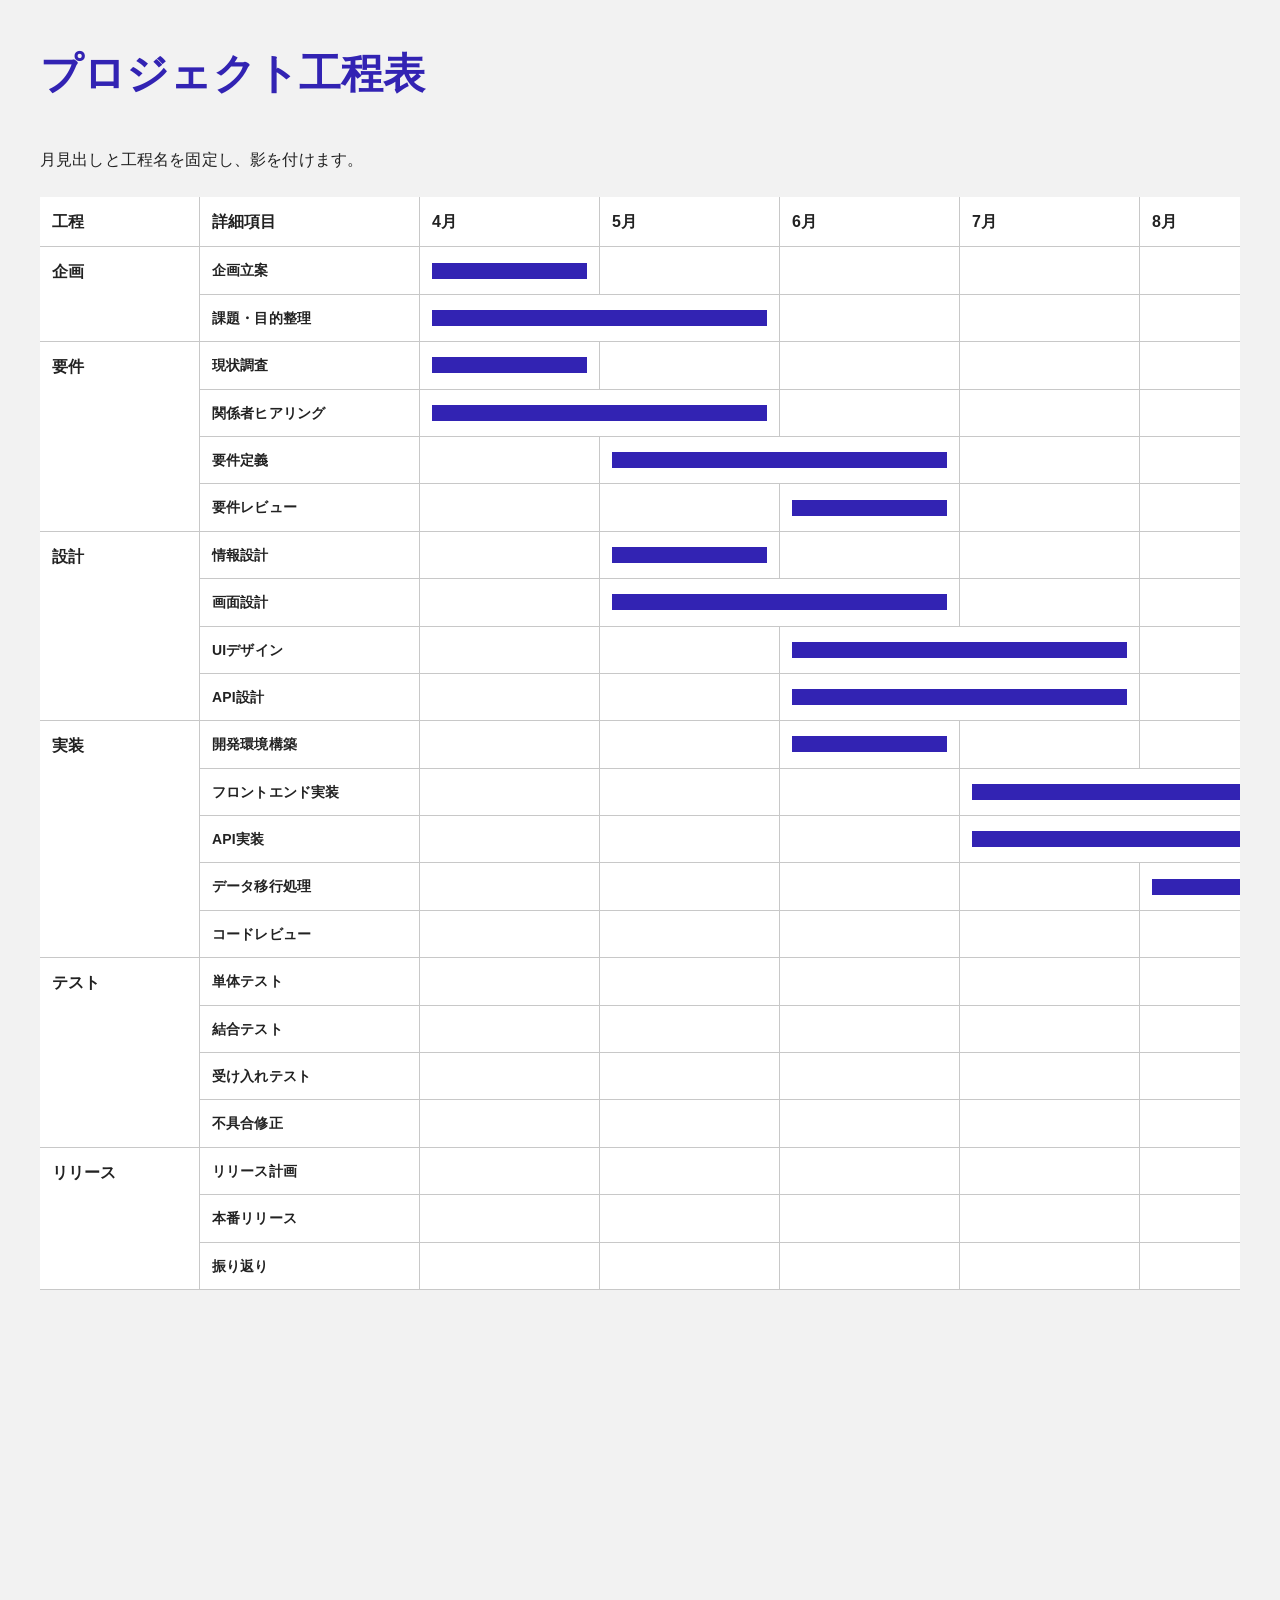
==== 02/index.html @ 07475dec "デモ 02 作成" ====
<!doctype html>
<html lang="ja">
  <head>
    <meta charset="UTF-8" />
    <meta name="viewport" content="width=device-width, initial-scale=1" />
    <title>縦横にスクロールする工程表</title>
    <link rel="stylesheet" href="../common/css/base.css" />
    <link rel="stylesheet" href="css/style.css" />
  </head>
  <body>
    <main>
      <h1>プロジェクト工程表</h1>
      <p class="lead-text">月見出しと工程名を固定し、影を付けます。</p>

      <div class="table-scroll">
        <table>
          <thead>
            <tr>
              <th scope="col"><span>工程</span></th>
              <th scope="col"><span>詳細項目</span></th>
              <th scope="col"><span>4月</span></th>
              <th scope="col"><span>5月</span></th>
              <th scope="col"><span>6月</span></th>
              <th scope="col"><span>7月</span></th>
              <th scope="col"><span>8月</span></th>
              <th scope="col"><span>9月</span></th>
              <th scope="col"><span>10月</span></th>
            </tr>
          </thead>
          <tbody>
            <tr>
              <th scope="rowgroup" rowspan="2"><span>企画</span></th>
              <th scope="row"><span>企画立案</span></th>
              <td><span class="bar"></span></td>
              <td></td><td></td><td></td><td></td><td></td><td></td>
            </tr>
            <tr>
              <th scope="row"><span>課題・目的整理</span></th>
              <td colspan="2"><span class="bar"></span></td>
              <td></td><td></td><td></td><td></td><td></td>
            </tr>
          </tbody>
          <tbody>
            <tr>
              <th scope="rowgroup" rowspan="4"><span>要件</span></th>
              <th scope="row"><span>現状調査</span></th>
              <td><span class="bar"></span></td>
              <td></td><td></td><td></td><td></td><td></td><td></td>
            </tr>
            <tr>
              <th scope="row"><span>関係者ヒアリング</span></th>
              <td colspan="2"><span class="bar"></span></td>
              <td></td><td></td><td></td><td></td><td></td>
            </tr>
            <tr>
              <th scope="row"><span>要件定義</span></th>
              <td></td>
              <td colspan="2"><span class="bar"></span></td>
              <td></td><td></td><td></td><td></td>
            </tr>
            <tr>
              <th scope="row"><span>要件レビュー</span></th>
              <td></td><td></td>
              <td><span class="bar"></span></td>
              <td></td><td></td><td></td><td></td>
            </tr>
          </tbody>
          <tbody>
            <tr>
              <th scope="rowgroup" rowspan="4"><span>設計</span></th>
              <th scope="row"><span>情報設計</span></th>
              <td></td>
              <td><span class="bar"></span></td>
              <td></td><td></td><td></td><td></td><td></td>
            </tr>
            <tr>
              <th scope="row"><span>画面設計</span></th>
              <td></td>
              <td colspan="2"><span class="bar"></span></td>
              <td></td><td></td><td></td><td></td>
            </tr>
            <tr>
              <th scope="row"><span>UIデザイン</span></th>
              <td></td><td></td>
              <td colspan="2"><span class="bar"></span></td>
              <td></td><td></td><td></td>
            </tr>
            <tr>
              <th scope="row"><span>API設計</span></th>
              <td></td><td></td>
              <td colspan="2"><span class="bar"></span></td>
              <td></td><td></td><td></td>
            </tr>
          </tbody>
          <tbody>
            <tr>
              <th scope="rowgroup" rowspan="5"><span>実装</span></th>
              <th scope="row"><span>開発環境構築</span></th>
              <td></td><td></td>
              <td><span class="bar"></span></td>
              <td></td><td></td><td></td><td></td>
            </tr>
            <tr>
              <th scope="row"><span>フロントエンド実装</span></th>
              <td></td><td></td><td></td>
              <td colspan="2"><span class="bar"></span></td>
              <td></td><td></td>
            </tr>
            <tr>
              <th scope="row"><span>API実装</span></th>
              <td></td><td></td><td></td>
              <td colspan="3"><span class="bar"></span></td>
              <td></td>
            </tr>
            <tr>
              <th scope="row"><span>データ移行処理</span></th>
              <td></td><td></td><td></td><td></td>
              <td colspan="2"><span class="bar"></span></td>
              <td></td>
            </tr>
            <tr>
              <th scope="row"><span>コードレビュー</span></th>
              <td></td><td></td><td></td><td></td><td></td>
              <td><span class="bar"></span></td>
              <td></td>
            </tr>
          </tbody>
          <tbody>
            <tr>
              <th scope="rowgroup" rowspan="4"><span>テスト</span></th>
              <th scope="row"><span>単体テスト</span></th>
              <td></td><td></td><td></td><td></td><td></td>
              <td><span class="bar"></span></td>
              <td></td>
            </tr>
            <tr>
              <th scope="row"><span>結合テスト</span></th>
              <td></td><td></td><td></td><td></td><td></td>
              <td colspan="2"><span class="bar"></span></td>
            </tr>
            <tr>
              <th scope="row"><span>受け入れテスト</span></th>
              <td></td><td></td><td></td><td></td><td></td><td></td>
              <td><span class="bar"></span></td>
            </tr>
            <tr>
              <th scope="row"><span>不具合修正</span></th>
              <td></td><td></td><td></td><td></td><td></td><td></td>
              <td><span class="bar"></span></td>
            </tr>
          </tbody>
          <tbody>
            <tr>
              <th scope="rowgroup" rowspan="3"><span>リリース</span></th>
              <th scope="row"><span>リリース計画</span></th>
              <td></td><td></td><td></td><td></td><td></td>
              <td colspan="2"><span class="bar"></span></td>
            </tr>
            <tr>
              <th scope="row"><span>本番リリース</span></th>
              <td></td><td></td><td></td><td></td><td></td><td></td>
              <td><span class="bar"></span></td>
            </tr>
            <tr>
              <th scope="row"><span>振り返り</span></th>
              <td></td><td></td><td></td><td></td><td></td><td></td>
              <td><span class="bar"></span></td>
            </tr>
          </tbody>
        </table>
      </div>
    </main>
  </body>
</html>
---- common/css/base.css ----
:root {
  --color-background: #f2f2f2;
  --color-surface: #fff;
  --color-text: #222;
  --color-border: #c8c8c8;
  --color-heading: #3223b3;
  --z-index-sticky-row: 1;
  --z-index-sticky-corner: 2;
}

* {
  margin: 0;
  padding: 0;
}

body {
  font-size: 16px;
  font-family: "Helvetica Neue",
    Arial,
    "Hiragino Kaku Gothic ProN",
    "Hiragino Sans",
    "Noto Sans JP",
    sans-serif;
  line-height: 1.6;
  letter-spacing: 0.01em;
  background-color: var(--color-background);
  color: var(--color-text);
}
---- 02/css/style.css ----
main {
  max-width: 1200px;
  margin-inline: auto;
  padding: 40px 40px 80vh;

  h1 {
    margin-bottom: 40px;
    color: var(--color-heading);
    font-size: 42px;
  }

  .lead-text {
    margin-bottom: 24px;
  }

  .table-scroll {
    /* 横方向だけスクロールさせる */
    overflow: auto clip;

    table {
      width: max-content;
      border-collapse: separate;
      border-spacing: 0;
      table-layout: fixed;

      th,
      td {
        box-sizing: border-box;
        width: 180px;
        padding: 12px;
        border-right: 1px solid var(--color-border);
        border-bottom: 1px solid var(--color-border);
        background: var(--color-surface);
        text-align: left;
      }

      th {
        padding: 0;

        > span {
          --shadow-top: 0 0 0 transparent;
          --shadow-edge: 0 0 0 transparent;
          display: block;
          padding: 12px;
          box-shadow: var(--shadow-top), var(--shadow-edge);
        }

        &:first-child {
          width: 160px;
        }

        &:nth-child(2) {
          width: 220px;
        }
      }

      thead {
        th {
          position: sticky;
          top: 0;
          z-index: 2;
          container-type: scroll-state;
          container-name: sticky-top;

          &:first-child {
            left: 0;
            z-index: 5;
            container-name: sticky-top sticky-left;
          }

          &:nth-child(2) {
            left: 160px;
            z-index: 4;
            container-name: sticky-top sticky-left;
          }
        }
      }

      tbody {
        th[scope="rowgroup"] {
          position: sticky;
          left: 0;
          z-index: 2;
          container-type: scroll-state;
          container-name: sticky-left;
          vertical-align: top;
        }

        th[scope="row"] {
          position: sticky;
          left: 160px;
          z-index: 1;
          container-type: scroll-state;
          container-name: sticky-left;

          > span {
            font-size: 14px;
            clip-path: inset(0 -12px 0 0);
          }
        }

        tr:hover {
          > th[scope="row"],
          > td {
            background-color: color-mix(in srgb, var(--color-heading) 8%, white);
          }
        }

        &:has(tr:hover) > tr:first-child > th[scope="rowgroup"] {
          background-color: color-mix(in srgb, var(--color-heading) 8%, white);
        }
      }

      .bar {
        display: block;
        height: 16px;
        background: var(--color-heading);
      }

      @container sticky-top scroll-state(stuck: top) {
        thead th > span {
          --shadow-top: 0 6px 6px #0004;
        }
      }

      @container sticky-left scroll-state(stuck: left) {
        thead th:nth-child(2) > span,
        tbody th[scope="row"] > span {
          --shadow-edge: 6px 0 6px #0004;
        }
      }
    }
  }
}
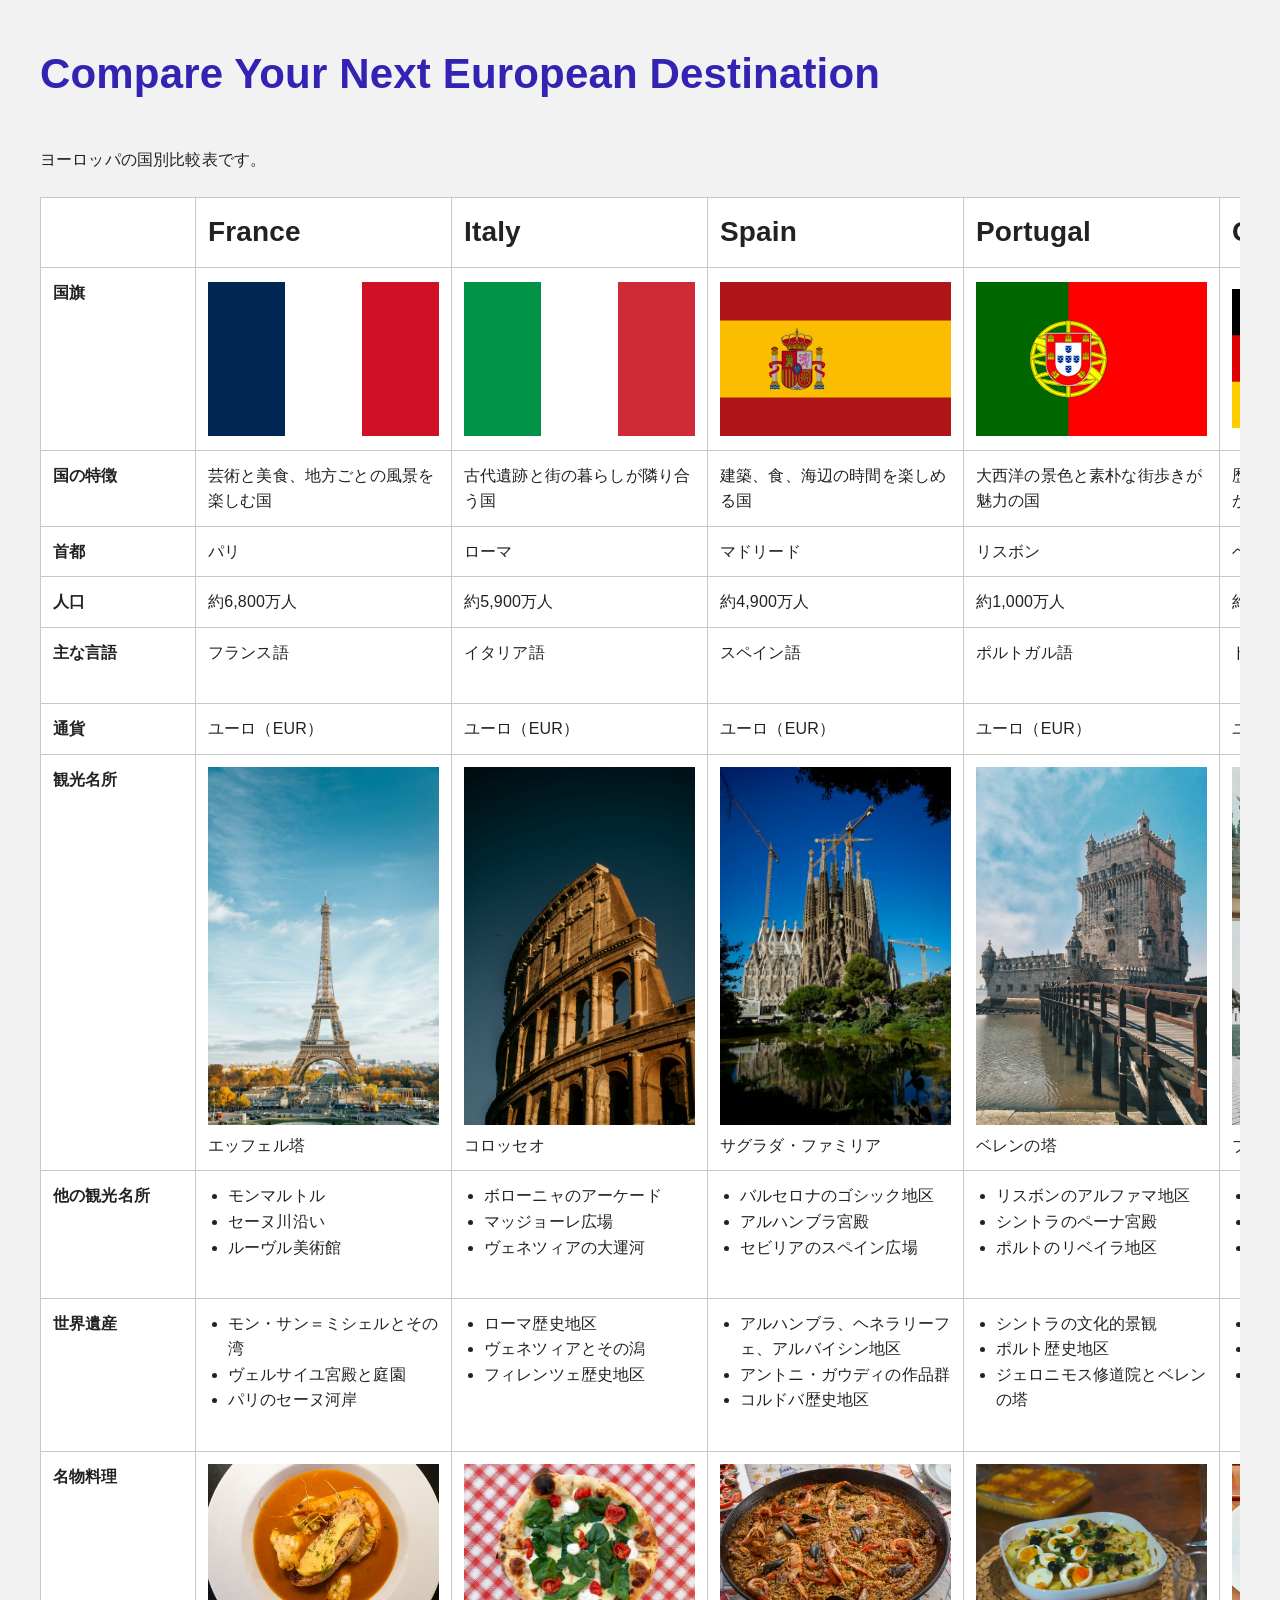
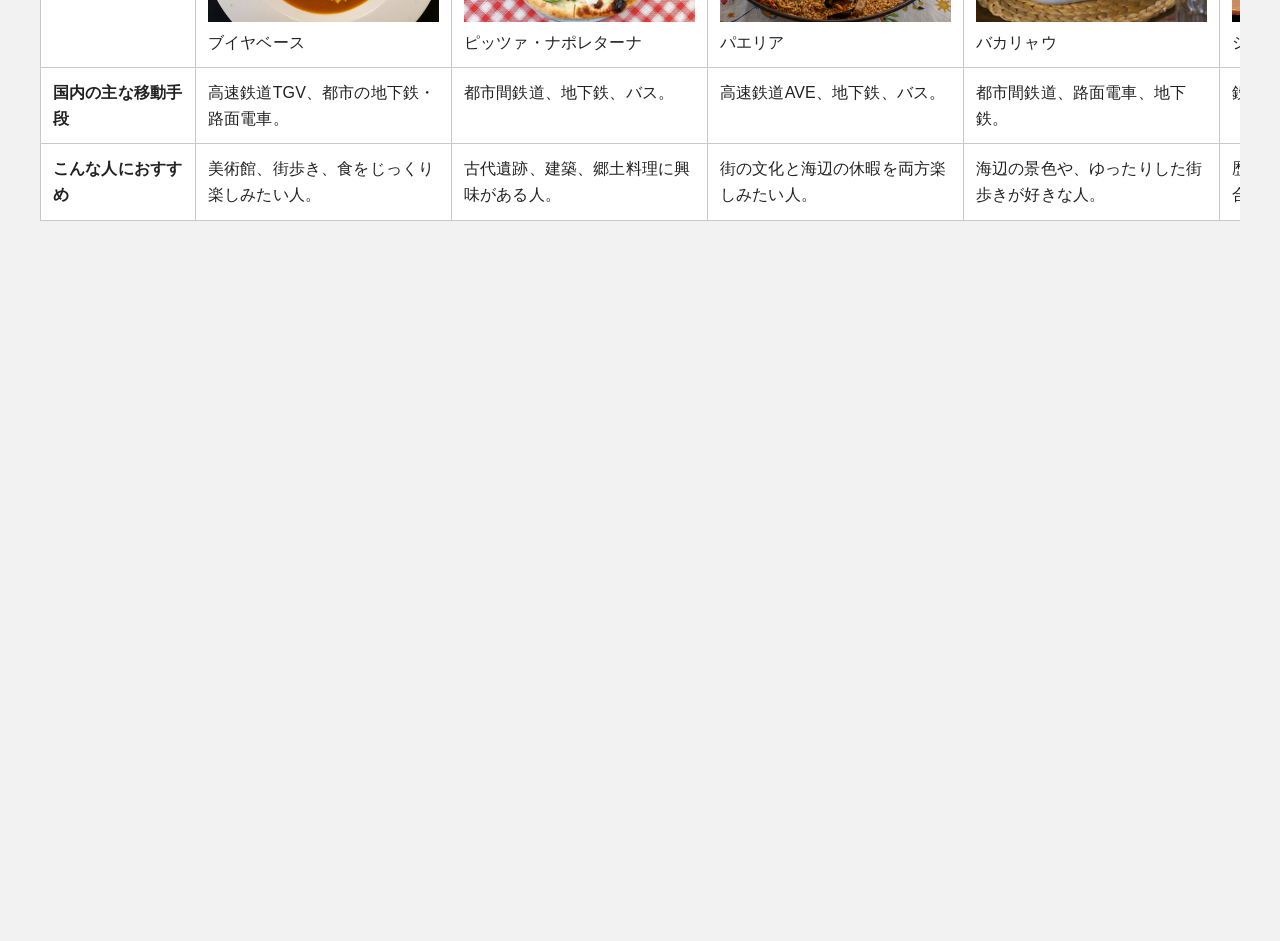
==== commit 8e5d74a7: "デモ 01 02 入れ替え" ====
--- a/02/index.html
+++ b/02/index.html
@@ -3,169 +3,165 @@
   <head>
     <meta charset="UTF-8" />
     <meta name="viewport" content="width=device-width, initial-scale=1" />
-    <title>縦横にスクロールする工程表</title>
+    <title>demo - European Country Comparison</title>
     <link rel="stylesheet" href="../common/css/base.css" />
     <link rel="stylesheet" href="css/style.css" />
   </head>
   <body>
     <main>
-      <h1>プロジェクト工程表</h1>
-      <p class="lead-text">月見出しと工程名を固定し、影を付けます。</p>
+      <h1>Compare Your Next European Destination</h1>
+      <p class="lead-text">
+        ヨーロッパの国別比較表です。
+      </p>
 
       <div class="table-scroll">
         <table>
           <thead>
             <tr>
-              <th scope="col"><span>工程</span></th>
-              <th scope="col"><span>詳細項目</span></th>
-              <th scope="col"><span>4月</span></th>
-              <th scope="col"><span>5月</span></th>
-              <th scope="col"><span>6月</span></th>
-              <th scope="col"><span>7月</span></th>
-              <th scope="col"><span>8月</span></th>
-              <th scope="col"><span>9月</span></th>
-              <th scope="col"><span>10月</span></th>
+              <th scope="col"></th>
+              <th scope="col">France</th>
+              <th scope="col">Italy</th>
+              <th scope="col">Spain</th>
+              <th scope="col">Portugal</th>
+              <th scope="col">Germany</th>
+              <th scope="col">Switzerland</th>
+              <th scope="col">Greece</th>
+              <th scope="col">Netherlands</th>
             </tr>
           </thead>
           <tbody>
-            <tr>
-              <th scope="rowgroup" rowspan="2"><span>企画</span></th>
-              <th scope="row"><span>企画立案</span></th>
-              <td><span class="bar"></span></td>
-              <td></td><td></td><td></td><td></td><td></td><td></td>
-            </tr>
-            <tr>
-              <th scope="row"><span>課題・目的整理</span></th>
-              <td colspan="2"><span class="bar"></span></td>
-              <td></td><td></td><td></td><td></td><td></td>
-            </tr>
-          </tbody>
-          <tbody>
-            <tr>
-              <th scope="rowgroup" rowspan="4"><span>要件</span></th>
-              <th scope="row"><span>現状調査</span></th>
-              <td><span class="bar"></span></td>
-              <td></td><td></td><td></td><td></td><td></td><td></td>
-            </tr>
-            <tr>
-              <th scope="row"><span>関係者ヒアリング</span></th>
-              <td colspan="2"><span class="bar"></span></td>
-              <td></td><td></td><td></td><td></td><td></td>
-            </tr>
-            <tr>
-              <th scope="row"><span>要件定義</span></th>
-              <td></td>
-              <td colspan="2"><span class="bar"></span></td>
-              <td></td><td></td><td></td><td></td>
-            </tr>
-            <tr>
-              <th scope="row"><span>要件レビュー</span></th>
-              <td></td><td></td>
-              <td><span class="bar"></span></td>
-              <td></td><td></td><td></td><td></td>
-            </tr>
-          </tbody>
-          <tbody>
-            <tr>
-              <th scope="rowgroup" rowspan="4"><span>設計</span></th>
-              <th scope="row"><span>情報設計</span></th>
-              <td></td>
-              <td><span class="bar"></span></td>
-              <td></td><td></td><td></td><td></td><td></td>
-            </tr>
-            <tr>
-              <th scope="row"><span>画面設計</span></th>
-              <td></td>
-              <td colspan="2"><span class="bar"></span></td>
-              <td></td><td></td><td></td><td></td>
-            </tr>
-            <tr>
-              <th scope="row"><span>UIデザイン</span></th>
-              <td></td><td></td>
-              <td colspan="2"><span class="bar"></span></td>
-              <td></td><td></td><td></td>
-            </tr>
-            <tr>
-              <th scope="row"><span>API設計</span></th>
-              <td></td><td></td>
-              <td colspan="2"><span class="bar"></span></td>
-              <td></td><td></td><td></td>
-            </tr>
-          </tbody>
-          <tbody>
-            <tr>
-              <th scope="rowgroup" rowspan="5"><span>実装</span></th>
-              <th scope="row"><span>開発環境構築</span></th>
-              <td></td><td></td>
-              <td><span class="bar"></span></td>
-              <td></td><td></td><td></td><td></td>
-            </tr>
-            <tr>
-              <th scope="row"><span>フロントエンド実装</span></th>
-              <td></td><td></td><td></td>
-              <td colspan="2"><span class="bar"></span></td>
-              <td></td><td></td>
-            </tr>
-            <tr>
-              <th scope="row"><span>API実装</span></th>
-              <td></td><td></td><td></td>
-              <td colspan="3"><span class="bar"></span></td>
-              <td></td>
-            </tr>
-            <tr>
-              <th scope="row"><span>データ移行処理</span></th>
-              <td></td><td></td><td></td><td></td>
-              <td colspan="2"><span class="bar"></span></td>
-              <td></td>
-            </tr>
-            <tr>
-              <th scope="row"><span>コードレビュー</span></th>
-              <td></td><td></td><td></td><td></td><td></td>
-              <td><span class="bar"></span></td>
-              <td></td>
-            </tr>
-          </tbody>
-          <tbody>
-            <tr>
-              <th scope="rowgroup" rowspan="4"><span>テスト</span></th>
-              <th scope="row"><span>単体テスト</span></th>
-              <td></td><td></td><td></td><td></td><td></td>
-              <td><span class="bar"></span></td>
-              <td></td>
-            </tr>
-            <tr>
-              <th scope="row"><span>結合テスト</span></th>
-              <td></td><td></td><td></td><td></td><td></td>
-              <td colspan="2"><span class="bar"></span></td>
-            </tr>
-            <tr>
-              <th scope="row"><span>受け入れテスト</span></th>
-              <td></td><td></td><td></td><td></td><td></td><td></td>
-              <td><span class="bar"></span></td>
-            </tr>
-            <tr>
-              <th scope="row"><span>不具合修正</span></th>
-              <td></td><td></td><td></td><td></td><td></td><td></td>
-              <td><span class="bar"></span></td>
-            </tr>
-          </tbody>
-          <tbody>
-            <tr>
-              <th scope="rowgroup" rowspan="3"><span>リリース</span></th>
-              <th scope="row"><span>リリース計画</span></th>
-              <td></td><td></td><td></td><td></td><td></td>
-              <td colspan="2"><span class="bar"></span></td>
-            </tr>
-            <tr>
-              <th scope="row"><span>本番リリース</span></th>
-              <td></td><td></td><td></td><td></td><td></td><td></td>
-              <td><span class="bar"></span></td>
-            </tr>
-            <tr>
-              <th scope="row"><span>振り返り</span></th>
-              <td></td><td></td><td></td><td></td><td></td><td></td>
-              <td><span class="bar"></span></td>
-            </tr>
+          <tr class="flag-row">
+            <th scope="row">国旗</th>
+            <td><img src="images/france/flag.svg" alt="フランスの国旗" width="60" height="40" /></td>
+            <td><img src="images/italy/flag.svg" alt="イタリアの国旗" width="60" height="40" /></td>
+            <td><img src="images/spain/flag.svg" alt="スペインの国旗" width="60" height="40" /></td>
+            <td><img src="images/portugal/flag.svg" alt="ポルトガルの国旗" width="60" height="40" /></td>
+            <td><img src="images/germany/flag.svg" alt="ドイツの国旗" width="60" height="40" /></td>
+            <td><img src="images/switzerland/flag.svg" alt="スイスの国旗" width="60" height="40" /></td>
+            <td><img src="images/greece/flag.svg" alt="ギリシャの国旗" width="60" height="40" /></td>
+            <td><img src="images/netherlands/flag.svg" alt="オランダの国旗" width="60" height="40" /></td>
+          </tr>
+          <tr>
+            <th scope="row">国の特徴</th>
+            <td><p>芸術と美食、地方ごとの風景を楽しむ国</p></td>
+              <td><p>古代遺跡と街の暮らしが隣り合う国</p></td>
+              <td><p>建築、食、海辺の時間を楽しめる国</p></td>
+              <td><p>大西洋の景色と素朴な街歩きが魅力の国</p></td>
+              <td><p>歴史ある街と森や川の風景が広がる国</p></td>
+              <td><p>アルプスの山岳風景と鉄道旅を楽しむ国</p></td>
+              <td><p>遺跡と島々、地中海の食を味わう国</p></td>
+              <td><p>運河と自転車のある街を巡る国</p></td>
+          </tr>
+          <tr>
+            <th scope="row">首都</th>
+            <td><p>パリ</p></td>
+              <td><p>ローマ</p></td>
+              <td><p>マドリード</p></td>
+              <td><p>リスボン</p></td>
+              <td><p>ベルリン</p></td>
+              <td><p>ベルン</p></td>
+              <td><p>アテネ</p></td>
+              <td><p>アムステルダム</p></td>
+          </tr>
+          <tr>
+            <th scope="row">人口</th>
+            <td><p>約6,800万人</p></td>
+              <td><p>約5,900万人</p></td>
+              <td><p>約4,900万人</p></td>
+              <td><p>約1,000万人</p></td>
+              <td><p>約8,400万人</p></td>
+              <td><p>約900万人</p></td>
+              <td><p>約1,000万人</p></td>
+              <td><p>約1,800万人</p></td>
+          </tr>
+          <tr>
+            <th scope="row">主な言語</th>
+            <td><p>フランス語</p></td>
+              <td><p>イタリア語</p></td>
+              <td><p>スペイン語</p></td>
+              <td><p>ポルトガル語</p></td>
+              <td><p>ドイツ語</p></td>
+              <td><p>ドイツ語・フランス語・イタリア語・ロマンシュ語</p></td>
+              <td><p>ギリシャ語</p></td>
+              <td><p>オランダ語</p></td>
+          </tr>
+          <tr>
+            <th scope="row">通貨</th>
+            <td><p>ユーロ（EUR）</p></td>
+              <td><p>ユーロ（EUR）</p></td>
+              <td><p>ユーロ（EUR）</p></td>
+              <td><p>ユーロ（EUR）</p></td>
+              <td><p>ユーロ（EUR）</p></td>
+              <td><p>スイスフラン（CHF）</p></td>
+              <td><p>ユーロ（EUR）</p></td>
+              <td><p>ユーロ（EUR）</p></td>
+          </tr>
+          <tr class="attraction-row">
+            <th scope="row">観光名所</th>
+            <td><figure><img src="images/france/attraction-1.avif" alt="パリのエッフェル塔" width="320" height="213" loading="lazy" /><figcaption>エッフェル塔</figcaption></figure></td>
+              <td><figure><img src="images/italy/attraction-1.avif" alt="ローマのコロッセオ" width="320" height="213" loading="lazy" /><figcaption>コロッセオ</figcaption></figure></td>
+              <td><figure><img src="images/spain/attraction-1.avif" alt="バルセロナのサグラダ・ファミリア" width="320" height="213" loading="lazy" /><figcaption>サグラダ・ファミリア</figcaption></figure></td>
+              <td><figure><img src="images/portugal/attraction-1.avif" alt="リスボンのベレンの塔" width="320" height="213" loading="lazy" /><figcaption>ベレンの塔</figcaption></figure></td>
+              <td><figure><img src="images/germany/attraction-1.avif" alt="ベルリンのブランデンブルク門" width="320" height="213" loading="lazy" /><figcaption>ブランデンブルク門</figcaption></figure></td>
+              <td><figure><img src="images/switzerland/attraction-1.avif" alt="マッターホルン" width="320" height="213" loading="lazy" /><figcaption>マッターホルン</figcaption></figure></td>
+              <td><figure><img src="images/greece/attraction-1.avif" alt="アテネのアクロポリス" width="320" height="213" loading="lazy" /><figcaption>アクロポリス</figcaption></figure></td>
+              <td><figure><img src="images/netherlands/attraction-1.avif" alt="アムステルダムの運河" width="320" height="213" loading="lazy" /><figcaption>アムステルダム運河</figcaption></figure></td>
+          </tr>
+          <tr>
+            <th scope="row">他の観光名所</th>
+            <td><ul><li>モンマルトル</li><li>セーヌ川沿い</li><li>ルーヴル美術館</li></ul></td>
+              <td><ul><li>ボローニャのアーケード</li><li>マッジョーレ広場</li><li>ヴェネツィアの大運河</li></ul></td>
+              <td><ul><li>バルセロナのゴシック地区</li><li>アルハンブラ宮殿</li><li>セビリアのスペイン広場</li></ul></td>
+              <td><ul><li>リスボンのアルファマ地区</li><li>シントラのペーナ宮殿</li><li>ポルトのリベイラ地区</li></ul></td>
+              <td><ul><li>ベルリンのミッテ地区</li><li>博物館島</li><li>ベルリン大聖堂</li></ul></td>
+              <td><ul><li>ベルン旧市街</li><li>ルツェルンのカペル橋</li><li>ユングフラウ地方</li></ul></td>
+              <td><ul><li>アテネのプラカ地区</li><li>メテオラ</li><li>サマリア渓谷</li></ul></td>
+              <td><ul><li>アムステルダムのヨルダーン地区</li><li>アムステルダムの運河</li><li>アムステルダム国立美術館</li></ul></td>
+          </tr>
+          <tr>
+            <th scope="row">世界遺産</th>
+            <td><ul><li>モン・サン＝ミシェルとその湾</li><li>ヴェルサイユ宮殿と庭園</li><li>パリのセーヌ河岸</li></ul></td>
+              <td><ul><li>ローマ歴史地区</li><li>ヴェネツィアとその潟</li><li>フィレンツェ歴史地区</li></ul></td>
+              <td><ul><li>アルハンブラ、ヘネラリーフェ、アルバイシン地区</li><li>アントニ・ガウディの作品群</li><li>コルドバ歴史地区</li></ul></td>
+              <td><ul><li>シントラの文化的景観</li><li>ポルト歴史地区</li><li>ジェロニモス修道院とベレンの塔</li></ul></td>
+              <td><ul><li>ベルリンの博物館島</li><li>ケルン大聖堂</li><li>ポツダムとベルリンの宮殿群と公園群</li></ul></td>
+              <td><ul><li>ベルン旧市街</li><li>スイス・アルプスのユングフラウ＝アレッチュ</li><li>ラヴォー地区の葡萄畑テラス</li></ul></td>
+              <td><ul><li>アテネのアクロポリス</li><li>メテオラ</li><li>ロドス島の中世都市</li></ul></td>
+              <td><ul><li>アムステルダムの17世紀運河環状地区</li><li>キンデルダイク＝エルスハウトの風車網</li><li>スホクラントとその周辺</li></ul></td>
+          </tr>
+          <tr class="dish-row">
+            <th scope="row">名物料理</th>
+            <td><figure><img src="images/france/dish.avif" alt="南仏のブイヤベース" width="320" height="213" loading="lazy" /><figcaption>ブイヤベース</figcaption></figure></td>
+              <td><figure><img src="images/italy/dish.avif" alt="ナポリのピッツァ" width="320" height="213" loading="lazy" /><figcaption>ピッツァ・ナポレターナ</figcaption></figure></td>
+              <td><figure><img src="images/spain/dish.avif" alt="スペインのパエリア" width="320" height="213" loading="lazy" /><figcaption>パエリア</figcaption></figure></td>
+              <td><figure><img src="images/portugal/dish.avif" alt="ポルトガルのバカリャウ料理" width="320" height="213" loading="lazy" /><figcaption>バカリャウ</figcaption></figure></td>
+              <td><figure><img src="images/germany/dish.avif" alt="ドイツのシュニッツェル" width="320" height="213" loading="lazy" /><figcaption>シュニッツェル</figcaption></figure></td>
+              <td><figure><img src="images/switzerland/dish.avif" alt="スイスのチーズフォンデュ" width="320" height="213" loading="lazy" /><figcaption>チーズフォンデュ</figcaption></figure></td>
+              <td><figure><img src="images/greece/dish.avif" alt="ギリシャのギロ" width="320" height="213" loading="lazy" /><figcaption>ギロ</figcaption></figure></td>
+              <td><figure><img src="images/netherlands/dish.avif" alt="オランダのビターバレン" width="320" height="213" loading="lazy" /><figcaption>ビターバレン</figcaption></figure></td>
+          </tr>
+          <tr>
+            <th scope="row">国内の主な移動手段</th>
+            <td><p>高速鉄道TGV、都市の地下鉄・路面電車。</p></td>
+              <td><p>都市間鉄道、地下鉄、バス。</p></td>
+              <td><p>高速鉄道AVE、地下鉄、バス。</p></td>
+              <td><p>都市間鉄道、路面電車、地下鉄。</p></td>
+              <td><p>鉄道、都市交通、長距離バス。</p></td>
+              <td><p>鉄道・バス網、山岳鉄道、ロープウェイ。</p></td>
+              <td><p>都市間バス、鉄道、島へのフェリー。</p></td>
+              <td><p>鉄道、路面電車、バス、自転車。</p></td>
+          </tr>
+          <tr>
+            <th scope="row">こんな人におすすめ</th>
+            <td><p>美術館、街歩き、食をじっくり楽しみたい人。</p></td>
+              <td><p>古代遺跡、建築、郷土料理に興味がある人。</p></td>
+              <td><p>街の文化と海辺の休暇を両方楽しみたい人。</p></td>
+              <td><p>海辺の景色や、ゆったりした街歩きが好きな人。</p></td>
+              <td><p>歴史ある街、森、鉄道旅を組み合わせたい人。</p></td>
+              <td><p>山や湖の景色、ハイキングを楽しみたい人。</p></td>
+              <td><p>遺跡、島巡り、地中海の食を楽しみたい人。</p></td>
+              <td><p>運河沿いの街歩きや自転車旅が好きな人。</p></td>
+          </tr>
           </tbody>
         </table>
       </div>
--- a/02/css/style.css
+++ b/02/css/style.css
@@ -2,131 +2,117 @@
   max-width: 1200px;
   margin-inline: auto;
   padding: 40px 40px 80vh;
+}
 
-  h1 {
-    margin-bottom: 40px;
-    color: var(--color-heading);
-    font-size: 42px;
-  }
+h1 {
+  color: var(--color-heading);
+  font-size: 42px;
+  margin-bottom: 40px;
+}
 
-  .lead-text {
-    margin-bottom: 24px;
-  }
+.lead-text {
+  margin-bottom: 24px;
+}
 
-  .table-scroll {
-    /* 横方向だけスクロールさせる */
-    overflow: auto clip;
+.table-scroll {
+  /* 横方向だけスクロールさせる */
+  overflow: auto clip;
 
-    table {
-      width: max-content;
-      border-collapse: separate;
-      border-spacing: 0;
-      table-layout: fixed;
+  table {
+    border-collapse: separate;
+    border-spacing: 0;
+    table-layout: fixed;
+    width: max-content;
 
-      th,
-      td {
-        box-sizing: border-box;
-        width: 180px;
-        padding: 12px;
-        border-right: 1px solid var(--color-border);
-        border-bottom: 1px solid var(--color-border);
-        background: var(--color-surface);
-        text-align: left;
+    th,
+    td {
+      box-sizing: border-box;
+      min-width: 0;
+      width: 256px;
+      padding: 12px;
+      border: 0;
+      border-right: 1px solid var(--color-border);
+      border-bottom: 1px solid var(--color-border);
+      background-color: var(--color-surface);
+      text-align: left;
+      vertical-align: top;
+    }
+
+    th:first-child {
+      width: 156px;
+    }
+
+    thead {
+      /* 列見出しを上部に固定 */
+      position: sticky;
+      top: 0;
+      z-index: var(--z-index-sticky-corner);
+
+      th {
+        border-top: 1px solid var(--color-border);
+
+        &:first-child {
+          position: sticky;
+          left: 0;
+          z-index: var(--z-index-sticky-corner);
+          border-left: 1px solid var(--color-border);
+        }
+
+        &:not(:first-child) {
+          font-size: 28px;
+        }
+      }
+    }
+
+    tbody {
+      th {
+        /* 行見出しを左側に固定 */
+        position: sticky;
+        left: 0;
+        z-index: var(--z-index-sticky-row);
+        border-left: 1px solid var(--color-border);
+      }
+    }
+
+    .flag-row {
+      img {
+        display: block;
+        width: 100%;
+        height: 158px;
+        object-fit: contain;
+      }
+    }
+
+    .attraction-row {
+      img {
+        width: 100%;
+        height: 358px;
+        object-fit: cover;
+      }
+    }
+
+    .dish-row {
+      img {
+        width: 100%;
+        height: 158px;
+        object-fit: cover;
+      }
+    }
+
+    td {
+      ul {
+        padding-left: 1.25em;
       }
 
-      th {
-        padding: 0;
-
-        > span {
-          --shadow-top: 0 0 0 transparent;
-          --shadow-edge: 0 0 0 transparent;
+      figure {
+        img {
           display: block;
-          padding: 12px;
-          box-shadow: var(--shadow-top), var(--shadow-edge);
+          width: 100%;
+          height: auto;
         }
 
-        &:first-child {
-          width: 160px;
-        }
-
-        &:nth-child(2) {
-          width: 220px;
-        }
-      }
-
-      thead {
-        th {
-          position: sticky;
-          top: 0;
-          z-index: 2;
-          container-type: scroll-state;
-          container-name: sticky-top;
-
-          &:first-child {
-            left: 0;
-            z-index: 5;
-            container-name: sticky-top sticky-left;
-          }
-
-          &:nth-child(2) {
-            left: 160px;
-            z-index: 4;
-            container-name: sticky-top sticky-left;
-          }
-        }
-      }
-
-      tbody {
-        th[scope="rowgroup"] {
-          position: sticky;
-          left: 0;
-          z-index: 2;
-          container-type: scroll-state;
-          container-name: sticky-left;
-          vertical-align: top;
-        }
-
-        th[scope="row"] {
-          position: sticky;
-          left: 160px;
-          z-index: 1;
-          container-type: scroll-state;
-          container-name: sticky-left;
-
-          > span {
-            font-size: 14px;
-            clip-path: inset(0 -12px 0 0);
-          }
-        }
-
-        tr:hover {
-          > th[scope="row"],
-          > td {
-            background-color: color-mix(in srgb, var(--color-heading) 8%, white);
-          }
-        }
-
-        &:has(tr:hover) > tr:first-child > th[scope="rowgroup"] {
-          background-color: color-mix(in srgb, var(--color-heading) 8%, white);
-        }
-      }
-
-      .bar {
-        display: block;
-        height: 16px;
-        background: var(--color-heading);
-      }
-
-      @container sticky-top scroll-state(stuck: top) {
-        thead th > span {
-          --shadow-top: 0 6px 6px #0004;
-        }
-      }
-
-      @container sticky-left scroll-state(stuck: left) {
-        thead th:nth-child(2) > span,
-        tbody th[scope="row"] > span {
-          --shadow-edge: 6px 0 6px #0004;
+        figcaption {
+          margin-top: 8px;
         }
       }
     }
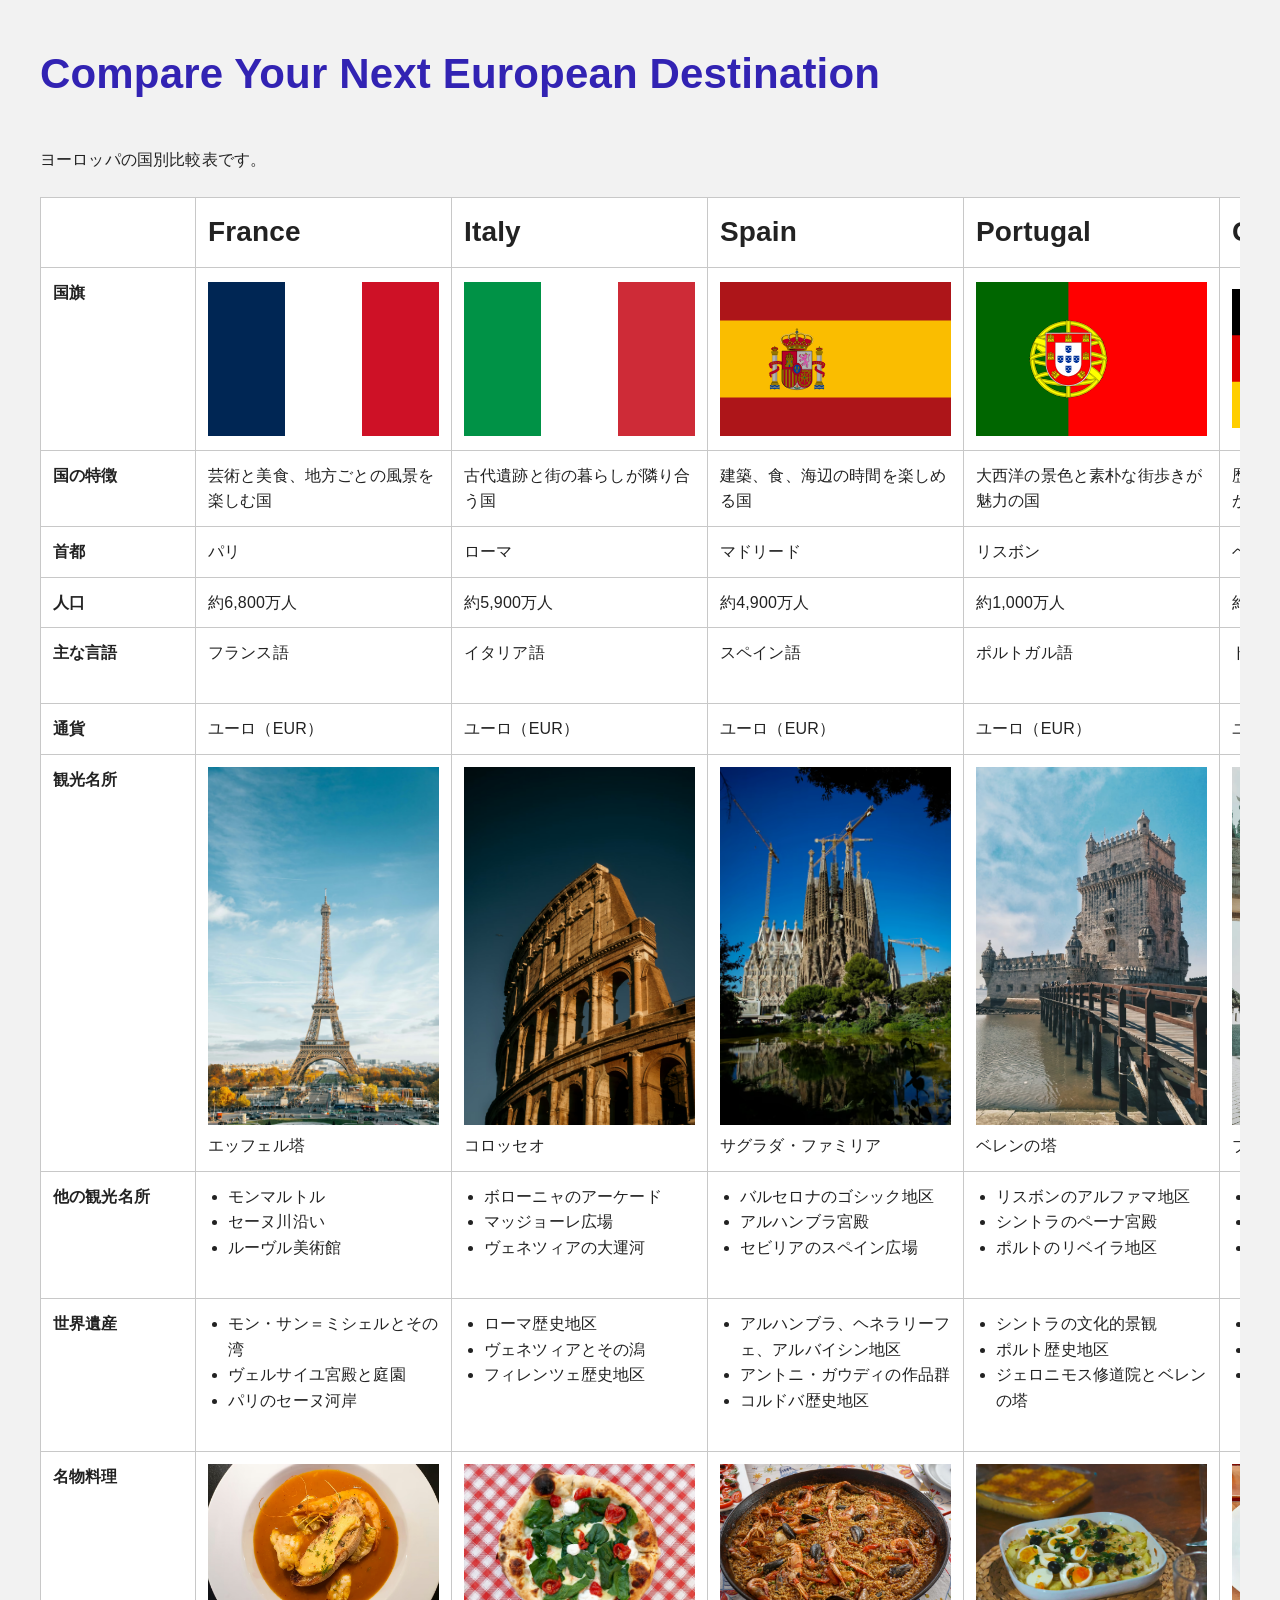
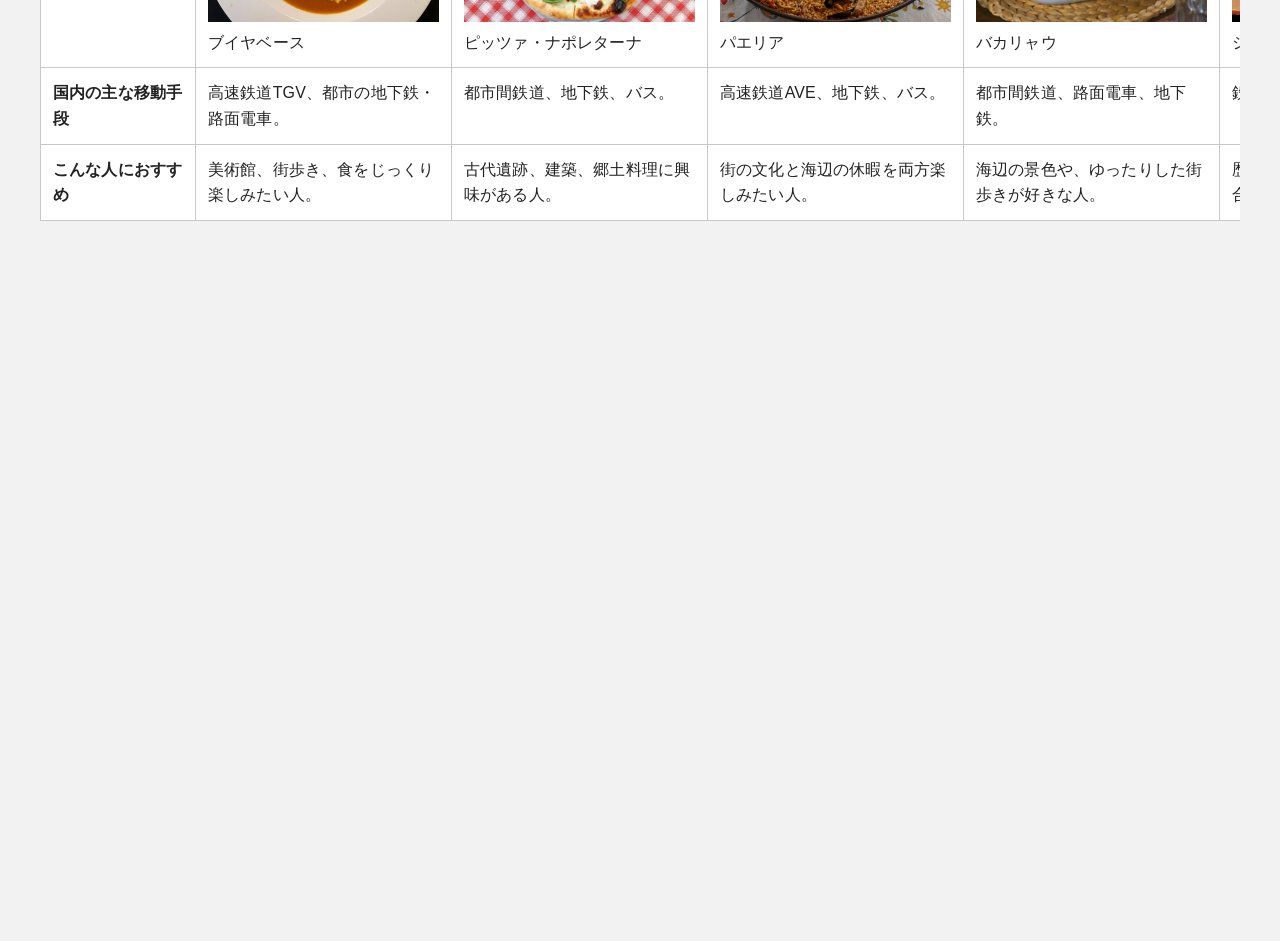
==== commit c2e9f156: "デモ更新" ====
--- a/02/index.html
+++ b/02/index.html
@@ -18,20 +18,60 @@
         <table>
           <thead>
             <tr>
-              <th scope="col"></th>
-              <th scope="col">France</th>
-              <th scope="col">Italy</th>
-              <th scope="col">Spain</th>
-              <th scope="col">Portugal</th>
-              <th scope="col">Germany</th>
-              <th scope="col">Switzerland</th>
-              <th scope="col">Greece</th>
-              <th scope="col">Netherlands</th>
+              <th scope="col"><span class="row-heading" aria-hidden="true"></span></th>
+              <th scope="col">
+                <span class="country-heading">
+                  <span class="country-flag"><span><img src="images/france/flag.svg" alt="" width="28" height="20" /></span></span>
+                  <span>France</span>
+                </span>
+              </th>
+              <th scope="col">
+                <span class="country-heading">
+                  <span class="country-flag"><span><img src="images/italy/flag.svg" alt="" width="28" height="20" /></span></span>
+                  <span>Italy</span>
+                </span>
+              </th>
+              <th scope="col">
+                <span class="country-heading">
+                  <span class="country-flag"><span><img src="images/spain/flag.svg" alt="" width="28" height="20" /></span></span>
+                  <span>Spain</span>
+                </span>
+              </th>
+              <th scope="col">
+                <span class="country-heading">
+                  <span class="country-flag"><span><img src="images/portugal/flag.svg" alt="" width="28" height="20" /></span></span>
+                  <span>Portugal</span>
+                </span>
+              </th>
+              <th scope="col">
+                <span class="country-heading">
+                  <span class="country-flag"><span><img src="images/germany/flag.svg" alt="" width="28" height="20" /></span></span>
+                  <span>Germany</span>
+                </span>
+              </th>
+              <th scope="col">
+                <span class="country-heading">
+                  <span class="country-flag"><span><img src="images/switzerland/flag.svg" alt="" width="28" height="20" /></span></span>
+                  <span>Switzerland</span>
+                </span>
+              </th>
+              <th scope="col">
+                <span class="country-heading">
+                  <span class="country-flag"><span><img src="images/greece/flag.svg" alt="" width="28" height="20" /></span></span>
+                  <span>Greece</span>
+                </span>
+              </th>
+              <th scope="col">
+                <span class="country-heading">
+                  <span class="country-flag"><span><img src="images/netherlands/flag.svg" alt="" width="28" height="20" /></span></span>
+                  <span>Netherlands</span>
+                </span>
+              </th>
             </tr>
           </thead>
           <tbody>
           <tr class="flag-row">
-            <th scope="row">国旗</th>
+            <th scope="row"><span class="row-heading">国旗</span></th>
             <td><img src="images/france/flag.svg" alt="フランスの国旗" width="60" height="40" /></td>
             <td><img src="images/italy/flag.svg" alt="イタリアの国旗" width="60" height="40" /></td>
             <td><img src="images/spain/flag.svg" alt="スペインの国旗" width="60" height="40" /></td>
@@ -42,7 +82,7 @@
             <td><img src="images/netherlands/flag.svg" alt="オランダの国旗" width="60" height="40" /></td>
           </tr>
           <tr>
-            <th scope="row">国の特徴</th>
+            <th scope="row"><span class="row-heading">国の特徴</span></th>
             <td><p>芸術と美食、地方ごとの風景を楽しむ国</p></td>
               <td><p>古代遺跡と街の暮らしが隣り合う国</p></td>
               <td><p>建築、食、海辺の時間を楽しめる国</p></td>
@@ -53,7 +93,7 @@
               <td><p>運河と自転車のある街を巡る国</p></td>
           </tr>
           <tr>
-            <th scope="row">首都</th>
+            <th scope="row"><span class="row-heading">首都</span></th>
             <td><p>パリ</p></td>
               <td><p>ローマ</p></td>
               <td><p>マドリード</p></td>
@@ -64,7 +104,7 @@
               <td><p>アムステルダム</p></td>
           </tr>
           <tr>
-            <th scope="row">人口</th>
+            <th scope="row"><span class="row-heading">人口</span></th>
             <td><p>約6,800万人</p></td>
               <td><p>約5,900万人</p></td>
               <td><p>約4,900万人</p></td>
@@ -75,7 +115,7 @@
               <td><p>約1,800万人</p></td>
           </tr>
           <tr>
-            <th scope="row">主な言語</th>
+            <th scope="row"><span class="row-heading">主な言語</span></th>
             <td><p>フランス語</p></td>
               <td><p>イタリア語</p></td>
               <td><p>スペイン語</p></td>
@@ -86,7 +126,7 @@
               <td><p>オランダ語</p></td>
           </tr>
           <tr>
-            <th scope="row">通貨</th>
+            <th scope="row"><span class="row-heading">通貨</span></th>
             <td><p>ユーロ（EUR）</p></td>
               <td><p>ユーロ（EUR）</p></td>
               <td><p>ユーロ（EUR）</p></td>
@@ -97,7 +137,7 @@
               <td><p>ユーロ（EUR）</p></td>
           </tr>
           <tr class="attraction-row">
-            <th scope="row">観光名所</th>
+            <th scope="row"><span class="row-heading">観光名所</span></th>
             <td><figure><img src="images/france/attraction-1.avif" alt="パリのエッフェル塔" width="320" height="213" loading="lazy" /><figcaption>エッフェル塔</figcaption></figure></td>
               <td><figure><img src="images/italy/attraction-1.avif" alt="ローマのコロッセオ" width="320" height="213" loading="lazy" /><figcaption>コロッセオ</figcaption></figure></td>
               <td><figure><img src="images/spain/attraction-1.avif" alt="バルセロナのサグラダ・ファミリア" width="320" height="213" loading="lazy" /><figcaption>サグラダ・ファミリア</figcaption></figure></td>
@@ -108,7 +148,7 @@
               <td><figure><img src="images/netherlands/attraction-1.avif" alt="アムステルダムの運河" width="320" height="213" loading="lazy" /><figcaption>アムステルダム運河</figcaption></figure></td>
           </tr>
           <tr>
-            <th scope="row">他の観光名所</th>
+            <th scope="row"><span class="row-heading">他の観光名所</span></th>
             <td><ul><li>モンマルトル</li><li>セーヌ川沿い</li><li>ルーヴル美術館</li></ul></td>
               <td><ul><li>ボローニャのアーケード</li><li>マッジョーレ広場</li><li>ヴェネツィアの大運河</li></ul></td>
               <td><ul><li>バルセロナのゴシック地区</li><li>アルハンブラ宮殿</li><li>セビリアのスペイン広場</li></ul></td>
@@ -119,7 +159,7 @@
               <td><ul><li>アムステルダムのヨルダーン地区</li><li>アムステルダムの運河</li><li>アムステルダム国立美術館</li></ul></td>
           </tr>
           <tr>
-            <th scope="row">世界遺産</th>
+            <th scope="row"><span class="row-heading">世界遺産</span></th>
             <td><ul><li>モン・サン＝ミシェルとその湾</li><li>ヴェルサイユ宮殿と庭園</li><li>パリのセーヌ河岸</li></ul></td>
               <td><ul><li>ローマ歴史地区</li><li>ヴェネツィアとその潟</li><li>フィレンツェ歴史地区</li></ul></td>
               <td><ul><li>アルハンブラ、ヘネラリーフェ、アルバイシン地区</li><li>アントニ・ガウディの作品群</li><li>コルドバ歴史地区</li></ul></td>
@@ -130,7 +170,7 @@
               <td><ul><li>アムステルダムの17世紀運河環状地区</li><li>キンデルダイク＝エルスハウトの風車網</li><li>スホクラントとその周辺</li></ul></td>
           </tr>
           <tr class="dish-row">
-            <th scope="row">名物料理</th>
+            <th scope="row"><span class="row-heading">名物料理</span></th>
             <td><figure><img src="images/france/dish.avif" alt="南仏のブイヤベース" width="320" height="213" loading="lazy" /><figcaption>ブイヤベース</figcaption></figure></td>
               <td><figure><img src="images/italy/dish.avif" alt="ナポリのピッツァ" width="320" height="213" loading="lazy" /><figcaption>ピッツァ・ナポレターナ</figcaption></figure></td>
               <td><figure><img src="images/spain/dish.avif" alt="スペインのパエリア" width="320" height="213" loading="lazy" /><figcaption>パエリア</figcaption></figure></td>
@@ -141,7 +181,7 @@
               <td><figure><img src="images/netherlands/dish.avif" alt="オランダのビターバレン" width="320" height="213" loading="lazy" /><figcaption>ビターバレン</figcaption></figure></td>
           </tr>
           <tr>
-            <th scope="row">国内の主な移動手段</th>
+            <th scope="row"><span class="row-heading">国内の主な移動手段</span></th>
             <td><p>高速鉄道TGV、都市の地下鉄・路面電車。</p></td>
               <td><p>都市間鉄道、地下鉄、バス。</p></td>
               <td><p>高速鉄道AVE、地下鉄、バス。</p></td>
@@ -152,7 +192,7 @@
               <td><p>鉄道、路面電車、バス、自転車。</p></td>
           </tr>
           <tr>
-            <th scope="row">こんな人におすすめ</th>
+            <th scope="row"><span class="row-heading">こんな人におすすめ</span></th>
             <td><p>美術館、街歩き、食をじっくり楽しみたい人。</p></td>
               <td><p>古代遺跡、建築、郷土料理に興味がある人。</p></td>
               <td><p>街の文化と海辺の休暇を両方楽しみたい人。</p></td>
@@ -164,6 +204,7 @@
           </tr>
           </tbody>
         </table>
+        <span class="scroll-shadow" aria-hidden="true"></span>
       </div>
     </main>
   </body>
--- a/common/css/base.css
+++ b/common/css/base.css
@@ -6,6 +6,7 @@
   --color-heading: #3223b3;
   --z-index-sticky-row: 1;
   --z-index-sticky-corner: 2;
+  --ease-expo-out: cubic-bezier(0.19, 1, 0.22, 1);
 }
 
 * {
--- a/02/css/style.css
+++ b/02/css/style.css
@@ -2,118 +2,227 @@
   max-width: 1200px;
   margin-inline: auto;
   padding: 40px 40px 80vh;
-}
-
-h1 {
-  color: var(--color-heading);
-  font-size: 42px;
-  margin-bottom: 40px;
-}
-
-.lead-text {
-  margin-bottom: 24px;
-}
-
-.table-scroll {
-  /* 横方向だけスクロールさせる */
-  overflow: auto clip;
-
-  table {
-    border-collapse: separate;
-    border-spacing: 0;
-    table-layout: fixed;
-    width: max-content;
-
-    th,
-    td {
-      box-sizing: border-box;
-      min-width: 0;
-      width: 256px;
-      padding: 12px;
-      border: 0;
-      border-right: 1px solid var(--color-border);
-      border-bottom: 1px solid var(--color-border);
-      background-color: var(--color-surface);
-      text-align: left;
-      vertical-align: top;
-    }
-
-    th:first-child {
-      width: 156px;
-    }
-
-    thead {
-      /* 列見出しを上部に固定 */
-      position: sticky;
-      top: 0;
-      z-index: var(--z-index-sticky-corner);
+
+  h1 {
+    color: var(--color-heading);
+    font-size: 42px;
+    margin-bottom: 40px;
+  }
+
+  .lead-text {
+    margin-bottom: 24px;
+  }
+
+  .table-scroll {
+    /* 横方向だけスクロールさせる */
+    overflow: auto clip;
+    display: grid;
+    grid-template-columns: max-content;
+    container-type: scroll-state; /* スクロール状態を判定可能に */
+    container-name: table-scroll; /* テーブルの参照名 */
+
+    table {
+      grid-area: 1 / 1;
+      border-collapse: separate;
+      border-spacing: 0;
+      table-layout: fixed;
+      width: max-content;
+
+      th,
+      td {
+        box-sizing: border-box;
+        min-width: 0;
+        width: 256px;
+        padding: 12px;
+        border: 0;
+        border-right: 1px solid var(--color-border);
+        border-bottom: 1px solid var(--color-border);
+        background-color: var(--color-surface);
+        text-align: left;
+        vertical-align: top;
+      }
 
       th {
-        border-top: 1px solid var(--color-border);
-
         &:first-child {
+          width: 156px;
+        }
+      }
+
+      thead {
+        /* 列見出しを上部に固定 */
+        position: sticky;
+        top: 0;
+        z-index: var(--z-index-sticky-corner);
+        container-type: scroll-state; /* スクロール状態を判定可能に */
+        container-name: column-heading; /* 列見出しの参照名 */
+
+        th {
+          position: relative;
+          border-top: 1px solid var(--color-border);
+
+          &::after {
+            content: "";
+            position: absolute;
+            inset: auto -1px -9px 0;
+            height: 8px;
+            background: linear-gradient(to bottom, rgb(0 0 0 / 18%), transparent);
+            pointer-events: none;
+            opacity: 0;
+            transition: opacity 0.3s var(--ease-expo-out);
+          }
+
+          &:first-child {
+            position: sticky;
+            left: 0;
+            z-index: var(--z-index-sticky-corner);
+            border-left: 1px solid var(--color-border);
+            container-type: scroll-state; /* スクロール状態を判定可能に */
+            container-name: row-heading; /* 行見出しの参照名 */
+          }
+
+          &:not(:first-child) {
+            font-size: 28px;
+            transition: font-size 0.3s var(--ease-expo-out);
+          }
+
+          .country-heading {
+            display: flex;
+            align-items: center;
+            /* 文字の縮小で高さが変わり、スクロール位置が補正されるのを防ぐ */
+            min-height: 45px;
+
+            .country-flag {
+              display: grid;
+              grid-template-columns: 0fr;
+              transition: grid-template-columns 0.3s var(--ease-expo-out);
+
+              > span {
+                min-width: 0;
+                overflow: clip;
+
+                img {
+                  display: block;
+                  width: 28px;
+                  height: 20px;
+                  margin-right: 8px;
+                  object-fit: contain;
+                }
+              }
+            }
+          }
+
+          /* 上見出しが上端に固定されている場合 */
+          @container column-heading scroll-state(stuck: top) {
+            &::after {
+              opacity: 1;
+            }
+
+            &:not(:first-child) {
+              font-size: 18px;
+            }
+
+            .country-heading {
+              .country-flag {
+                grid-template-columns: 1fr;
+              }
+            }
+          }
+        }
+      }
+
+      tbody {
+        th {
+          /* 行見出しを左側に固定 */
           position: sticky;
           left: 0;
-          z-index: var(--z-index-sticky-corner);
+          z-index: var(--z-index-sticky-row);
           border-left: 1px solid var(--color-border);
-        }
-
-        &:not(:first-child) {
-          font-size: 28px;
+          container-type: scroll-state; /* スクロール状態を判定可能に */
+          container-name: row-heading; /* 行見出しの参照名 */
+        }
+
+        td {
+          ul {
+            padding-left: 1.25em;
+          }
+
+          figure {
+            img {
+              display: block;
+              width: 100%;
+              height: auto;
+            }
+
+            figcaption {
+              margin-top: 8px;
+            }
+          }
+        }
+
+        .flag-row {
+          img {
+            display: block;
+            width: 100%;
+            height: 158px;
+            object-fit: contain;
+          }
+        }
+
+        .attraction-row {
+          img {
+            width: 100%;
+            height: 358px;
+            object-fit: cover;
+          }
+        }
+
+        .dish-row {
+          img {
+            width: 100%;
+            height: 158px;
+            object-fit: cover;
+          }
+        }
+      }
+
+      .row-heading {
+        /* 境界で影が途切れないよう、外側へ向かうグラデーションを使う */
+        &::after {
+          content: "";
+          position: absolute;
+          inset: -1px -9px -1px auto;
+          width: 8px;
+          background: linear-gradient(to right, rgb(0 0 0 / 18%), transparent);
+          pointer-events: none;
+          opacity: 0;
+          transition: opacity 0.3s var(--ease-expo-out);
+        }
+
+        /* 行見出しが左端に固定されている場合 */
+        @container row-heading scroll-state(stuck: left) {
+          &::after {
+            opacity: 1;
+          }
         }
       }
     }
 
-    tbody {
-      th {
-        /* 行見出しを左側に固定 */
-        position: sticky;
-        left: 0;
-        z-index: var(--z-index-sticky-row);
-        border-left: 1px solid var(--color-border);
-      }
-    }
-
-    .flag-row {
-      img {
-        display: block;
-        width: 100%;
-        height: 158px;
-        object-fit: contain;
-      }
-    }
-
-    .attraction-row {
-      img {
-        width: 100%;
-        height: 358px;
-        object-fit: cover;
-      }
-    }
-
-    .dish-row {
-      img {
-        width: 100%;
-        height: 158px;
-        object-fit: cover;
-      }
-    }
-
-    td {
-      ul {
-        padding-left: 1.25em;
-      }
-
-      figure {
-        img {
-          display: block;
-          width: 100%;
-          height: auto;
-        }
-
-        figcaption {
-          margin-top: 8px;
-        }
+    /* テーブルと同じ領域に重ね、表示範囲の右端へ追従させる */
+    .scroll-shadow {
+      grid-area: 1 / 1;
+      justify-self: end;
+      position: sticky;
+      right: 0;
+      z-index: calc(var(--z-index-sticky-corner) + 1);
+      width: 8px;
+      background: linear-gradient(to left, rgb(0 0 0 / 18%), transparent);
+      pointer-events: none;
+      opacity: 0;
+      transition: opacity 0.3s var(--ease-expo-out);
+
+      /* 右方向にまだスクロールできる場合 */
+      @container table-scroll scroll-state(scrollable: right) {
+        opacity: 1;
       }
     }
   }
